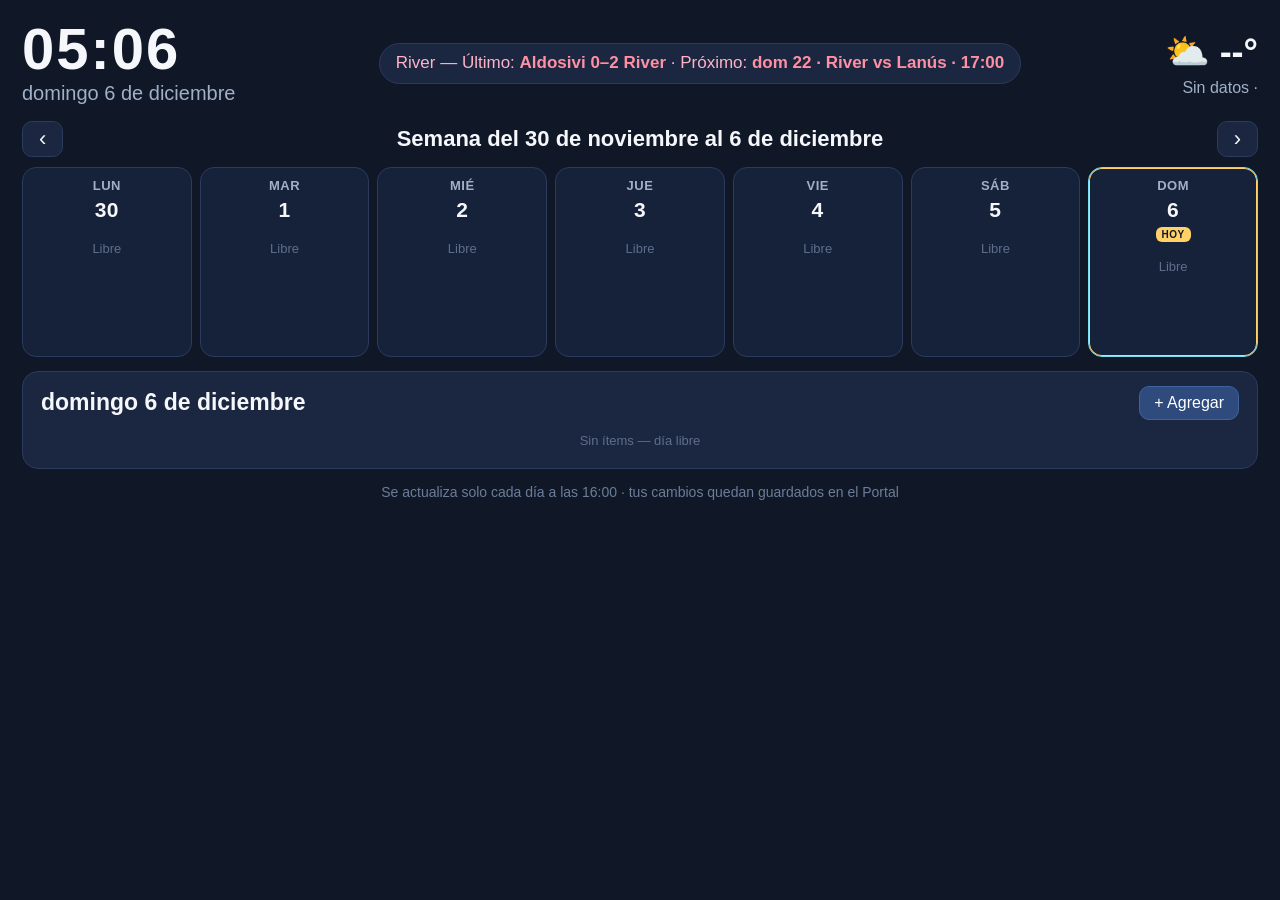
==== tablon/index.html @ 744ee0e8 "Tablón: actualización 20 Nov 15:59" ====
<!DOCTYPE html>
<html lang="es">
<head>
<meta charset="utf-8">
<meta name="viewport" content="width=device-width, initial-scale=1">
<title>Semana</title>
<style>
  * { box-sizing: border-box; margin: 0; padding: 0; }
  html, body { height: 100%; }
  body {
    background: #101828; color: #f5f7fa;
    font-family: -apple-system, "Segoe UI", Roboto, Helvetica, Arial, sans-serif;
    padding: 20px 22px; line-height: 1.35;
    display: flex; flex-direction: column; min-height: 100vh;
  }
  .hd { display: flex; justify-content: space-between; align-items: center; gap: 14px; flex-wrap: wrap; margin-bottom: 12px; }
  .reloj { font-size: 58px; font-weight: 800; letter-spacing: 2px; line-height: 1; }
  .fecha { font-size: 20px; color: #9fb0c7; margin-top: 2px; }
  .riverpill { background: #1b2740; border: 1px solid #2b3b5e; border-radius: 999px; padding: 8px 16px; font-size: 17px; color: #ffb3c6; }
  .riverpill b { color: #ff8fa3; }
  .wx { text-align: right; }
  .wx .t { font-size: 36px; font-weight: 800; }
  .wx .d { font-size: 16px; color: #9fb0c7; }
  .wkbar { display: flex; justify-content: space-between; align-items: center; margin: 2px 0 10px; }
  .wkbar .lbl { font-size: 22px; font-weight: 700; }
  .nav { background: #1b2740; color: #f5f7fa; border: 1px solid #2b3b5e; border-radius: 10px; font-size: 22px; padding: 4px 16px; cursor: pointer; }
  .grid { display: grid; grid-template-columns: repeat(7, 1fr); gap: 8px; }
  .col { background: #16213a; border: 1px solid #2b3b5e; border-radius: 14px; padding: 9px 8px; min-height: 190px; cursor: pointer; }
  .col.today { border-color: #ffd166; box-shadow: 0 0 0 1px #ffd166 inset; }
  .col.sel { border-color: #7bdff2; }
  .col h3 { font-size: 13px; color: #9fb0c7; text-align: center; letter-spacing: .5px; }
  .col h3 b { display: block; font-size: 21px; color: #f5f7fa; margin-top: 1px; }
  .hoy { display: inline-block; background: #ffd166; color: #101828; font-size: 10px; font-weight: 800; border-radius: 6px; padding: 1px 6px; margin-top: 3px; }
  .it { display: flex; gap: 6px; align-items: flex-start; border-radius: 10px; padding: 6px 7px; margin-top: 7px; border: 1px solid; font-size: 14px; }
  .it svg { flex: 0 0 auto; margin-top: 1px; }
  .it.emilia { background: rgba(255,143,171,.16); border-color: #ff8fab; }
  .it.luca { background: rgba(123,223,242,.12); border-color: #3f7f96; }
  .it.familia { background: rgba(150,230,160,.10); border-color: #4a7d55; }
  .it.emilia .cap { font-size: 16px; font-weight: 700; }
  .box { flex: 0 0 auto; width: 17px; height: 17px; border: 2px solid #9fb0c7; border-radius: 5px; display: inline-flex; align-items: center; justify-content: center; margin-top: 1px; background: transparent; cursor: pointer; }
  .box.on { background: #57cc6e; border-color: #57cc6e; color: #fff; }
  .done { opacity: .5; }
  .done .txt { text-decoration: line-through; }
  .libre { color: #5c6f8c; font-size: 13px; text-align: center; margin-top: 16px; }
  .dd { margin-top: 14px; background: #1b2740; border: 1px solid #2b3b5e; border-radius: 16px; padding: 14px 18px; }
  .dd h2 { font-size: 23px; display: flex; justify-content: space-between; align-items: center; }
  .add { background: #2f4a7d; color: #fff; border: 1px solid #3f639f; border-radius: 10px; padding: 7px 14px; font-size: 16px; cursor: pointer; }
  .row { display: flex; align-items: center; gap: 12px; padding: 11px 2px; border-top: 1px solid #2b3b5e; }
  .row .box { width: 27px; height: 27px; border-radius: 7px; }
  .row .txt { font-size: 20px; flex: 1; }
  .row .sub { display: block; font-size: 14px; color: #9fb0c7; }
  .mv { background: transparent; color: #7bdff2; border: 1px solid #3f7f96; border-radius: 9px; padding: 6px 11px; font-size: 14px; cursor: pointer; white-space: nowrap; }
  .del { background: transparent; color: #ff8fa3; border: 1px solid #7d4453; border-radius: 9px; padding: 6px 10px; font-size: 14px; cursor: pointer; }
  .pick { display: flex; gap: 7px; flex-wrap: wrap; padding: 2px 2px 12px 51px; }
  .chip { background: #2f4a7d; color: #fff; border: 1px solid #3f639f; border-radius: 999px; padding: 6px 13px; font-size: 15px; cursor: pointer; }
  .who { font-size: 11px; font-weight: 700; letter-spacing: .4px; padding: 3px 8px; border-radius: 6px; white-space: nowrap; }
  .who.emilia { background: #ff8fab; color: #3a1020; }
  .who.luca { background: #7bdff2; color: #0d2b36; }
  .who.familia { background: #96e6a0; color: #12351a; }
  .form { border-top: 1px solid #2b3b5e; padding-top: 12px; margin-top: 4px; }
  .form input[type=text] { width: 100%; background: #101828; color: #f5f7fa; border: 1px solid #2b3b5e; border-radius: 10px; font-size: 19px; padding: 10px 12px; }
  .frow { display: flex; gap: 7px; flex-wrap: wrap; margin-top: 10px; align-items: center; }
  .frow .lbl2 { font-size: 14px; color: #9fb0c7; margin-right: 2px; }
  .wchip { border: 1px solid #2b3b5e; background: #16213a; color: #f5f7fa; border-radius: 999px; padding: 6px 13px; font-size: 15px; cursor: pointer; }
  .wchip.on-emilia { background: #ff8fab; color: #3a1020; border-color: #ff8fab; }
  .wchip.on-luca { background: #7bdff2; color: #0d2b36; border-color: #7bdff2; }
  .wchip.on-familia { background: #96e6a0; color: #12351a; border-color: #96e6a0; }
  .ichip { border: 1px solid #2b3b5e; background: #16213a; color: #f5f7fa; border-radius: 10px; padding: 6px 8px; cursor: pointer; }
  .ichip.on { border-color: #ffd166; background: #2b3b5e; }
  svg.ic { stroke: currentColor; fill: none; stroke-width: 2; stroke-linecap: round; stroke-linejoin: round; }
  footer { text-align: center; color: #6b7d99; font-size: 14px; margin-top: 14px; }
</style>
</head>
<body>
  <div class="hd">
    <div>
      <div class="reloj" id="reloj">--:--</div>
      <div class="fecha" id="fecha"></div>
    </div>
    <div class="riverpill" id="river"></div>
    <div class="wx">
      <div class="t"><span id="w-icon">⛅</span> <span id="w-temp">--°</span></div>
      <div class="d"><span id="w-desc">Cargando…</span> · <span id="w-range"></span></div>
    </div>
  </div>

  <div class="wkbar">
    <button class="nav" id="prev">‹</button>
    <div class="lbl" id="wklabel"></div>
    <button class="nav" id="next">›</button>
  </div>

  <div class="grid" id="grid"></div>
  <div class="dd" id="dd"></div>

  <footer>Se actualiza solo cada día a las 16:00 · tus cambios quedan guardados en el Portal</footer>

<script>
var GENERATED = "2026-11-20T15:59:01";
var DATA = {"items": [{"d": "2026-11-20", "w": "luca", "i": "people", "t": "Learning Conferences (9:00–13:00)"}, {"d": "2026-11-20", "w": "luca", "i": "note", "t": "PD Day — no hay clases"}, {"d": "2026-11-20", "w": "emilia", "i": "people", "s": "¡Charla!", "t": "Learning Conferences", "u": "Reservar cita con Mrs. Hastings"}, {"d": "2026-11-20", "w": "emilia", "i": "note", "s": "¡En casa!", "t": "P.A. Day · no hay clases"}, {"d": "2026-11-21", "w": "luca", "i": "leaf", "t": "Servant Team: evento de rastrillado"}, {"d": "2026-11-22", "w": "familia", "i": "ball", "t": "17:00 · River vs Lanús", "u": "Octavos, Torneo Clausura · Monumental"}, {"d": "2026-11-23", "w": "luca", "i": "people", "t": "Activity Chapel"}, {"d": "2026-11-23", "w": "luca", "i": "book", "t": "Power Generation Poster · entrega"}, {"d": "2026-11-23", "w": "luca", "i": "book", "t": "Firmar y devolver Unit 14 Test y Unit 1 MV1"}, {"d": "2026-11-23", "w": "luca", "i": "ball", "t": "07:25 · Práctica de vóley"}, {"d": "2026-11-23", "w": "luca", "i": "music", "t": "17:00 · Guitarra"}, {"d": "2026-11-23", "w": "familia", "i": "ball", "t": "18:00 · Práctica Rosso Nero"}, {"d": "2026-11-23", "w": "emilia", "i": "people", "s": "¡Regalo!", "t": "Toy Drive · llevar un juguete nuevo", "u": "Hasta el 4-dic · de 0 a 12 años"}, {"d": "2026-11-24", "w": "luca", "i": "music", "t": "Llevar el instrumento a clase"}, {"d": "2026-11-24", "w": "luca", "i": "people", "t": "16:00 · Chess Club", "u": "Salón de Mr. Sam"}, {"d": "2026-11-24", "w": "luca", "i": "ball", "t": "18:00 · Práctica Stella Rossa"}, {"d": "2026-11-24", "w": "emilia", "i": "rings", "s": "¡Gimnasia!", "t": "18:00 · Gimnasia (Glen Abbey)"}, {"d": "2026-11-24", "w": "luca", "i": "book", "t": "Unit 1 Study Guide (días 1-4) · entrega"}, {"d": "2026-11-24", "w": "familia", "i": "people", "t": "Torneo de vóley U-14 · se necesitan anotadores", "u": "24 y 25-nov · 10:00–15:30 · avisar a Mr. Fledderus"}, {"d": "2026-11-25", "w": "luca", "i": "book", "t": "Unit 2 Test de Matemática", "u": "Enteros, MCD y MCM, exponentes, decimales"}, {"d": "2026-11-26", "w": "luca", "i": "music", "t": "Llevar el instrumento a clase"}, {"d": "2026-11-26", "w": "luca", "i": "ball", "t": "07:25 · Práctica de vóley"}, {"d": "2026-11-27", "w": "luca", "i": "book", "t": "Biblioteca"}], "river": {"last": "Aldosivi 0–2 River", "next": "dom 22 · River vs Lanús · 17:00"}};

var ICONS = {
  leaf: '<path d="M5 19C5 9 13 4 20 4c0 7-5 15-15 15Zm0 0c3-6 7-10 11-12"/>',
  camera: '<rect x="3" y="7" width="18" height="13" rx="2"/><circle cx="12" cy="13" r="3.5"/><path d="M8 7l1.5-2.5h5L16 7"/>',
  barn: '<path d="M3 21V11l9-7 9 7v10"/><path d="M10 21v-6h4v6"/>',
  music: '<path d="M9 18V5l12-2v13"/><circle cx="6" cy="18" r="3"/><circle cx="18" cy="16" r="3"/>',
  book: '<path d="M4 19.5A2.5 2.5 0 0 1 6.5 17H20V2H6.5A2.5 2.5 0 0 0 4 4.5v15z"/><path d="M4 19.5A2.5 2.5 0 0 0 6.5 22H20v-5"/>',
  ball: '<circle cx="12" cy="12" r="9"/><path d="M12 7l3 2.2-1.1 3.6h-3.8L9 9.2zM12 3v4M20.5 9.5 15 9.2M18 19.5l-4.2-6.7M6 19.5l4.2-6.7M3.5 9.5 9 9.2"/>',
  people: '<circle cx="12" cy="8" r="4"/><path d="M4 21c1-4 4-6 8-6s7 2 8 6"/>',
  rings: '<path d="M7 2v7M17 2v7"/><circle cx="7" cy="13" r="3.5"/><circle cx="17" cy="13" r="3.5"/>',
  image: '<rect x="3" y="3" width="18" height="18" rx="2"/><circle cx="9" cy="9" r="2"/><path d="M21 15l-5-5L5 21"/>',
  shirt: '<path d="M4 5l5-2.5C9.7 3.6 10.8 4 12 4s2.3-.4 3-1.5L20 5l-2 4.5L16 8v12H8V8L6 9.5z"/>',
  note: '<path d="M5 4h14M5 9h14M5 14h9"/>',
  bus: '<rect x="4" y="3" width="16" height="14" rx="2"/><path d="M4 10h16"/><path d="M8 21l1-4M16 21l-1-4"/><circle cx="8.5" cy="13.5" r=".5"/><circle cx="15.5" cy="13.5" r=".5"/>',
  check: '<path d="M4 12.5l5 5L20 6.5"/>'
};
function ic(n, s) { return '<svg class="ic" width="' + s + '" height="' + s + '" viewBox="0 0 24 24">' + (ICONS[n] || ICONS.note) + '</svg>'; }

var DOW = ['domingo','lunes','martes','miércoles','jueves','viernes','sábado'];
var DOWS = ['DOM','LUN','MAR','MIÉ','JUE','VIE','SÁB'];
var MON = ['enero','febrero','marzo','abril','mayo','junio','julio','agosto','septiembre','octubre','noviembre','diciembre'];
var WHO_LBL = { emilia: 'EMILIA', luca: 'LUCA', familia: 'FAMILIA' };
var WHO_CLR = { emilia: '#ffb3c6', luca: '#7bdff2', familia: '#96e6a0' };

function pad(n) { return String(n).padStart(2, '0'); }
function isoOf(dt) { return dt.getFullYear() + '-' + pad(dt.getMonth() + 1) + '-' + pad(dt.getDate()); }
function parseISO(s) { var p = s.split('-'); return new Date(+p[0], +p[1] - 1, +p[2]); }
function mondayOf(dt) { var x = new Date(dt.getFullYear(), dt.getMonth(), dt.getDate()); var dow = (x.getDay() + 6) % 7; x.setDate(x.getDate() - dow); return x; }
function slug(s) { return s.toLowerCase().normalize('NFD').replace(/[̀-ͯ]/g, '').replace(/[^a-z0-9]+/g, '-').replace(/^-+|-+$/g, '').slice(0, 48); }

/* ---------- estado del usuario (persiste en el Portal) ---------- */
var LS = 'semana-v1';
var store = { done: {}, moves: {}, added: [], sel: null };
try {
  var raw = localStorage.getItem(LS);
  if (raw) { var p = JSON.parse(raw); if (p && typeof p === 'object') { store.done = p.done || {}; store.moves = p.moves || {}; store.added = p.added || []; store.sel = p.sel || null; } }
} catch (e) {}
function persist() { try { localStorage.setItem(LS, JSON.stringify(store)); } catch (e) {} }

/* ---------- ítems efectivos (base + cambios) ---------- */
(function assignIds() {
  var seen = {};
  DATA.items.forEach(function (it) {
    var base = it.w + '|' + it.d + '|' + slug(it.t);
    seen[base] = (seen[base] || 0) + 1;
    it.id = seen[base] > 1 ? base + '#' + seen[base] : base;
  });
})();
function effItems() {
  var out = [];
  DATA.items.forEach(function (it) {
    var d = store.moves[it.id] || it.d;
    out.push({ id: it.id, d: d, w: it.w, i: it.i, s: it.s || '', t: it.t, u: it.u || '', own: false });
  });
  store.added.forEach(function (a) { out.push({ id: a.id, d: a.d, w: a.w, i: a.i, s: a.s || '', t: a.t, u: '', own: true }); });
  return out;
}
function sortKey(it) {
  var m = /^(\d{1,2}):(\d{2})/.exec(it.t);
  return m ? (+m[1]) * 60 + (+m[2]) : -1;
}
function byDay(items) {
  var map = {};
  items.forEach(function (it) { (map[it.d] = map[it.d] || []).push(it); });
  Object.keys(map).forEach(function (k) { map[k].sort(function (a, b) { return sortKey(a) - sortKey(b); }); });
  return map;
}

/* ---------- vista ---------- */
var weekOffset = 0;
var pickId = null;
var formOpen = false, formWho = 'familia', formIcon = 'note';

function dispMonday() { var m = mondayOf(new Date()); m.setDate(m.getDate() + weekOffset * 7); return m; }
function weekDays(mon) { var out = []; for (var i = 0; i < 7; i++) { var d = new Date(mon); d.setDate(mon.getDate() + i); out.push(d); } return out; }
function selDay() { return store.sel || isoOf(new Date()); }

function boxHTML(id, sz) {
  var on = !!store.done[id];
  return '<span class="box' + (on ? ' on' : '') + '"' + (sz ? ' style="width:' + sz + 'px;height:' + sz + 'px"' : '') + '>' + (on ? ic('check', sz ? 16 : 11) : '') + '</span>';
}

function render() {
  var items = effItems();
  var map = byDay(items);
  var mon = dispMonday();
  var days = weekDays(mon);
  var todayISO = isoOf(new Date());
  var sel = selDay();

  var sun = days[6];
  document.getElementById('wklabel').textContent = (mon.getMonth() === sun.getMonth())
    ? 'Semana del ' + mon.getDate() + ' al ' + sun.getDate() + ' de ' + MON[mon.getMonth()]
    : 'Semana del ' + mon.getDate() + ' de ' + MON[mon.getMonth()] + ' al ' + sun.getDate() + ' de ' + MON[sun.getMonth()];

  var g = '';
  days.forEach(function (dt) {
    var iso = isoOf(dt);
    g += '<div class="col' + (iso === todayISO ? ' today' : '') + (iso === sel ? ' sel' : '') + '" data-day="' + iso + '"><h3>' + DOWS[dt.getDay()] + '<b>' + dt.getDate() + '</b>' + (iso === todayISO ? '<span class="hoy">HOY</span>' : '') + '</h3>';
    var list = map[iso] || [];
    if (!list.length) g += '<div class="libre">Libre</div>';
    list.forEach(function (it) {
      var on = !!store.done[it.id];
      if (it.w === 'emilia') {
        g += '<div class="it emilia' + (on ? ' done' : '') + '"><span data-act="toggle" data-id="' + it.id + '">' + boxHTML(it.id) + '</span><span style="color:#ffb3c6">' + ic(it.i, 27) + '</span><span class="txt cap">' + (it.s || it.t) + '</span></div>';
      } else {
        g += '<div class="it ' + it.w + (on ? ' done' : '') + '"><span data-act="toggle" data-id="' + it.id + '">' + boxHTML(it.id) + '</span><span style="color:' + WHO_CLR[it.w] + '">' + ic(it.i, 15) + '</span><span class="txt">' + it.t + '</span></div>';
      }
    });
    g += '</div>';
  });
  document.getElementById('grid').innerHTML = g;

  /* drill-down del día elegido */
  var sdt = parseISO(sel);
  var h = '<h2>' + DOW[sdt.getDay()] + ' ' + sdt.getDate() + ' de ' + MON[sdt.getMonth()] + '<button class="add" data-act="add">+ Agregar</button></h2>';
  var list = map[sel] || [];
  if (!list.length) h += '<div class="libre" style="margin:12px 0 4px">Sin ítems — día libre</div>';
  list.forEach(function (it) {
    var on = !!store.done[it.id];
    h += '<div class="row' + (on ? ' done' : '') + '"><span data-act="toggle" data-id="' + it.id + '" style="cursor:pointer">' + boxHTML(it.id, 27) + '</span>';
    if (it.w === 'emilia') h += '<span style="color:#ffb3c6">' + ic(it.i, 42) + '</span>';
    else h += '<span style="color:' + WHO_CLR[it.w] + '">' + ic(it.i, 26) + '</span>';
    h += '<span class="txt">' + it.t + (it.u ? '<span class="sub">' + it.u + '</span>' : '') + '</span><span class="who ' + it.w + '">' + WHO_LBL[it.w] + '</span>';
    h += '<button class="mv" data-act="pick" data-id="' + it.id + '">Mover</button>';
    if (it.own) h += '<button class="del" data-act="del" data-id="' + it.id + '">✕</button>';
    h += '</div>';
    if (pickId === it.id) {
      var mon2 = mondayOf(sdt);
      h += '<div class="pick">';
      weekDays(mon2).forEach(function (dt2) {
        var iso2 = isoOf(dt2);
        if (iso2 !== sel) h += '<span class="chip" data-act="move" data-id="' + it.id + '" data-to="' + iso2 + '">' + DOWS[dt2.getDay()] + ' ' + dt2.getDate() + '</span>';
      });
      h += '</div>';
    }
  });
  if (formOpen) {
    h += '<div class="form"><input type="text" id="f-text" placeholder="¿Qué hay que recordar?">';
    h += '<div class="frow"><span class="lbl2">Para:</span>';
    ['emilia', 'luca', 'familia'].forEach(function (w) {
      h += '<span class="wchip' + (formWho === w ? ' on-' + w : '') + '" data-act="fwho" data-w="' + w + '">' + WHO_LBL[w] + '</span>';
    });
    h += '</div><div class="frow"><span class="lbl2">Dibujo:</span>';
    Object.keys(ICONS).forEach(function (k) {
      if (k === 'check') return;
      h += '<span class="ichip' + (formIcon === k ? ' on' : '') + '" data-act="ficon" data-i="' + k + '">' + ic(k, 20) + '</span>';
    });
    h += '</div><div class="frow"><button class="add" data-act="save">Guardar</button><button class="mv" data-act="cancel">Cancelar</button></div></div>';
  }
  document.getElementById('dd').innerHTML = h;
}

/* ---------- acciones ---------- */
document.addEventListener('click', function (ev) {
  var el = ev.target;
  while (el && !el.getAttribute('data-act') && !el.getAttribute('data-day')) el = el.parentElement;
  if (!el) return;
  var act = el.getAttribute('data-act');
  var day = el.getAttribute('data-day');
  if (day && !act) { store.sel = day; pickId = null; persist(); render(); return; }
  if (!act) return;
  var id = el.getAttribute('data-id');
  if (act === 'toggle') {
    if (store.done[id]) delete store.done[id]; else store.done[id] = true;
    persist(); render();
  } else if (act === 'pick') {
    pickId = (pickId === id ? null : id); render();
  } else if (act === 'move') {
    var to = el.getAttribute('data-to');
    var found = false;
    for (var i = 0; i < store.added.length; i++) if (store.added[i].id === id) { store.added[i].d = to; found = true; }
    if (!found) store.moves[id] = to;
    store.sel = to; pickId = null; persist(); render();
  } else if (act === 'del') {
    store.added = store.added.filter(function (a) { return a.id !== id; });
    delete store.done[id]; persist(); render();
  } else if (act === 'add') {
    formOpen = true; render();
    var inp = document.getElementById('f-text'); if (inp) inp.focus();
  } else if (act === 'cancel') {
    formOpen = false; render();
  } else if (act === 'fwho') {
    formWho = el.getAttribute('data-w'); render();
    var inp2 = document.getElementById('f-text'); if (inp2) inp2.focus();
  } else if (act === 'ficon') {
    formIcon = el.getAttribute('data-i'); render();
  } else if (act === 'save') {
    var inp3 = document.getElementById('f-text');
    var txt = inp3 ? inp3.value.trim() : '';
    if (txt) {
      store.added.push({ id: 'u' + Date.now(), d: selDay(), w: formWho, i: formIcon, s: '', t: txt });
      persist();
    }
    formOpen = false; render();
  }
});
document.getElementById('prev').addEventListener('click', function () { weekOffset--; render(); });
document.getElementById('next').addEventListener('click', function () { weekOffset++; render(); });

/* ---------- encabezado: fecha, River, reloj, clima ---------- */
(function head() {
  var now = new Date();
  document.getElementById('fecha').textContent = DOW[now.getDay()] + ' ' + now.getDate() + ' de ' + MON[now.getMonth()];
  if (DATA.river) document.getElementById('river').innerHTML = 'River — Último: <b>' + DATA.river.last + '</b> · Próximo: <b>' + DATA.river.next + '</b>';
})();
function tick() { try { var d = new Date(); document.getElementById('reloj').textContent = pad(d.getHours()) + ':' + pad(d.getMinutes()); } catch (e) {} }
tick(); setInterval(tick, 15000);
function clima() {
  fetch('https://api.open-meteo.com/v1/forecast?latitude=43.45&longitude=-79.68&current=temperature_2m,weather_code&daily=temperature_2m_max,temperature_2m_min&timezone=America%2FToronto&forecast_days=1')
    .then(function (r) { return r.json(); })
    .then(function (d) {
      var map = { 0: ['☀️', 'Despejado'], 1: ['🌤️', 'Mayormente despejado'], 2: ['⛅', 'Parcialmente nublado'], 3: ['☁️', 'Nublado'], 45: ['🌫️', 'Niebla'], 48: ['🌫️', 'Niebla'], 51: ['🌦️', 'Llovizna'], 53: ['🌦️', 'Llovizna'], 55: ['🌦️', 'Llovizna'], 61: ['🌧️', 'Lluvia'], 63: ['🌧️', 'Lluvia'], 65: ['🌧️', 'Lluvia fuerte'], 71: ['🌨️', 'Nieve'], 73: ['🌨️', 'Nieve'], 75: ['❄️', 'Nieve fuerte'], 80: ['🌦️', 'Chaparrones'], 81: ['🌦️', 'Chaparrones'], 82: ['🌧️', 'Chaparrones fuertes'], 95: ['⛈️', 'Tormenta'] };
      var m = map[d.current.weather_code] || ['🌡️', ''];
      document.getElementById('w-icon').textContent = m[0];
      document.getElementById('w-temp').textContent = Math.round(d.current.temperature_2m) + '°C';
      document.getElementById('w-desc').textContent = m[1];
      document.getElementById('w-range').textContent = 'Máx ' + Math.round(d.daily.temperature_2m_max[0]) + '° · Mín ' + Math.round(d.daily.temperature_2m_min[0]) + '°';
    })
    .catch(function () { document.getElementById('w-desc').textContent = 'Sin datos'; });
}
clima(); setInterval(clima, 600000);

/* ---------- auto-actualización cuando el cron publica datos nuevos ---------- */
setInterval(function () {
  fetch(location.href, { cache: 'no-store' }).then(function (r) { return r.text(); }).then(function (tx) {
    var m = tx.match(/var GENERATED = "([^"]+)"/);
    if (m && m[1] !== GENERATED) location.reload();
  }).catch(function () {});
}, 600000);

if (!store.sel) { store.sel = isoOf(new Date()); persist(); }
render();
</script>
</body>
</html>
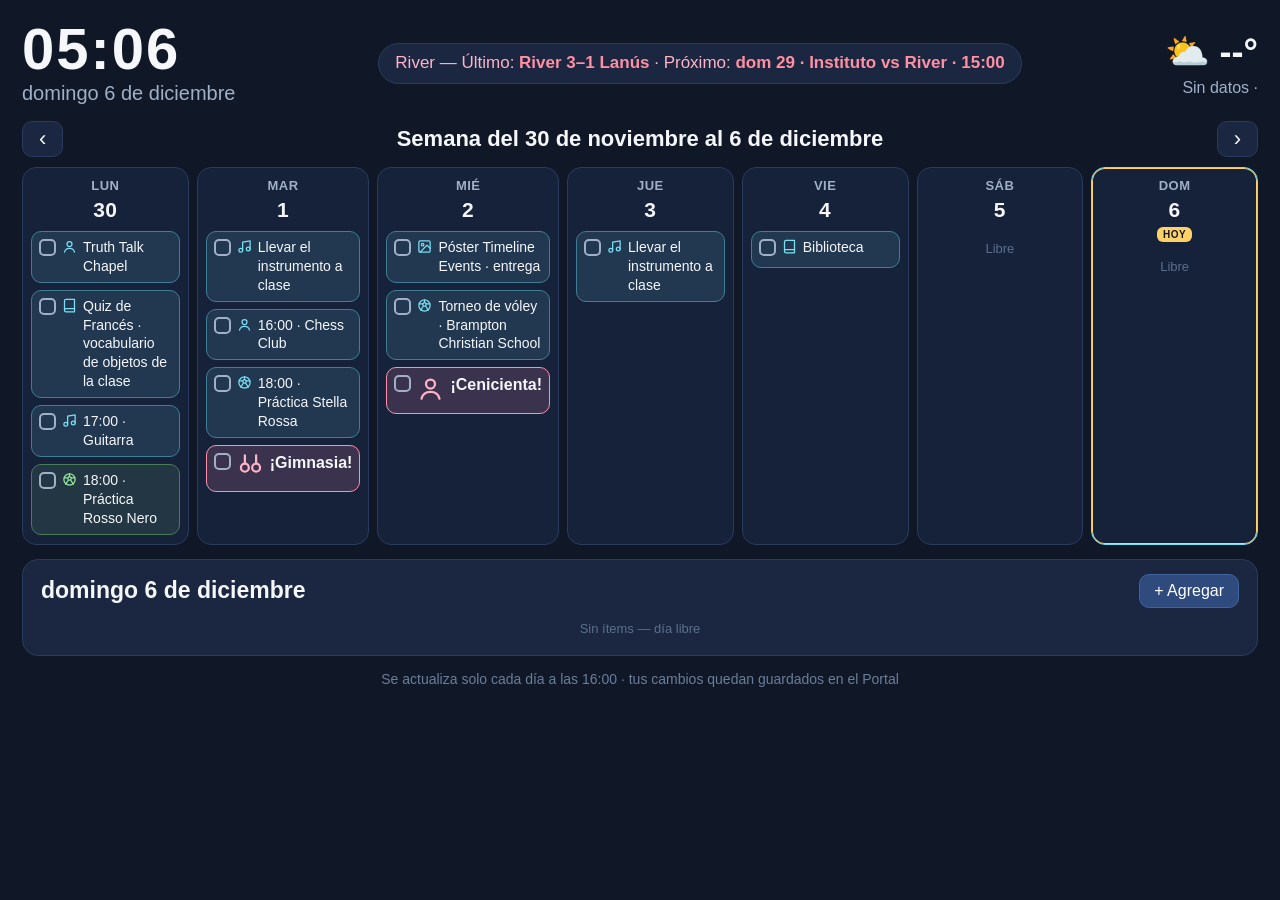
==== commit e70452a2: "Tablón: actualización 23 Nov 15:59" ====
--- a/tablon/index.html
+++ b/tablon/index.html
@@ -96,8 +96,8 @@
   <footer>Se actualiza solo cada día a las 16:00 · tus cambios quedan guardados en el Portal</footer>
 
 <script>
-var GENERATED = "2026-11-20T15:59:01";
-var DATA = {"items": [{"d": "2026-11-20", "w": "luca", "i": "people", "t": "Learning Conferences (9:00–13:00)"}, {"d": "2026-11-20", "w": "luca", "i": "note", "t": "PD Day — no hay clases"}, {"d": "2026-11-20", "w": "emilia", "i": "people", "s": "¡Charla!", "t": "Learning Conferences", "u": "Reservar cita con Mrs. Hastings"}, {"d": "2026-11-20", "w": "emilia", "i": "note", "s": "¡En casa!", "t": "P.A. Day · no hay clases"}, {"d": "2026-11-21", "w": "luca", "i": "leaf", "t": "Servant Team: evento de rastrillado"}, {"d": "2026-11-22", "w": "familia", "i": "ball", "t": "17:00 · River vs Lanús", "u": "Octavos, Torneo Clausura · Monumental"}, {"d": "2026-11-23", "w": "luca", "i": "people", "t": "Activity Chapel"}, {"d": "2026-11-23", "w": "luca", "i": "book", "t": "Power Generation Poster · entrega"}, {"d": "2026-11-23", "w": "luca", "i": "book", "t": "Firmar y devolver Unit 14 Test y Unit 1 MV1"}, {"d": "2026-11-23", "w": "luca", "i": "ball", "t": "07:25 · Práctica de vóley"}, {"d": "2026-11-23", "w": "luca", "i": "music", "t": "17:00 · Guitarra"}, {"d": "2026-11-23", "w": "familia", "i": "ball", "t": "18:00 · Práctica Rosso Nero"}, {"d": "2026-11-23", "w": "emilia", "i": "people", "s": "¡Regalo!", "t": "Toy Drive · llevar un juguete nuevo", "u": "Hasta el 4-dic · de 0 a 12 años"}, {"d": "2026-11-24", "w": "luca", "i": "music", "t": "Llevar el instrumento a clase"}, {"d": "2026-11-24", "w": "luca", "i": "people", "t": "16:00 · Chess Club", "u": "Salón de Mr. Sam"}, {"d": "2026-11-24", "w": "luca", "i": "ball", "t": "18:00 · Práctica Stella Rossa"}, {"d": "2026-11-24", "w": "emilia", "i": "rings", "s": "¡Gimnasia!", "t": "18:00 · Gimnasia (Glen Abbey)"}, {"d": "2026-11-24", "w": "luca", "i": "book", "t": "Unit 1 Study Guide (días 1-4) · entrega"}, {"d": "2026-11-24", "w": "familia", "i": "people", "t": "Torneo de vóley U-14 · se necesitan anotadores", "u": "24 y 25-nov · 10:00–15:30 · avisar a Mr. Fledderus"}, {"d": "2026-11-25", "w": "luca", "i": "book", "t": "Unit 2 Test de Matemática", "u": "Enteros, MCD y MCM, exponentes, decimales"}, {"d": "2026-11-26", "w": "luca", "i": "music", "t": "Llevar el instrumento a clase"}, {"d": "2026-11-26", "w": "luca", "i": "ball", "t": "07:25 · Práctica de vóley"}, {"d": "2026-11-27", "w": "luca", "i": "book", "t": "Biblioteca"}], "river": {"last": "Aldosivi 0–2 River", "next": "dom 22 · River vs Lanús · 17:00"}};
+var GENERATED = "2026-11-23T15:59:01";
+var DATA = {"items":[{"d":"2026-11-23","w":"luca","i":"people","t":"Activity Chapel"},{"d":"2026-11-23","w":"luca","i":"book","t":"Power Generation Poster · entrega"},{"d":"2026-11-23","w":"luca","i":"book","t":"Firmar y devolver Unit 14 Test y Unit 1 MV1"},{"d":"2026-11-23","w":"luca","i":"ball","t":"07:25 · Práctica de vóley"},{"d":"2026-11-23","w":"familia","i":"bus","t":"13:59 · Vuelo a Toronto (AA 4556)","u":"LaGuardia"},{"d":"2026-11-23","w":"luca","i":"music","t":"17:00 · Guitarra"},{"d":"2026-11-23","w":"familia","i":"ball","t":"18:00 · Práctica Rosso Nero"},{"d":"2026-11-23","w":"emilia","i":"people","s":"¡Regalo!","t":"Toy Drive · llevar un juguete nuevo","u":"Hasta el 4-dic · de 0 a 12 años"},{"d":"2026-11-24","w":"luca","i":"music","t":"Llevar el instrumento a clase"},{"d":"2026-11-24","w":"luca","i":"people","t":"16:00 · Chess Club","u":"Salón de Mr. Sam"},{"d":"2026-11-24","w":"luca","i":"ball","t":"18:00 · Práctica Stella Rossa"},{"d":"2026-11-24","w":"emilia","i":"rings","s":"¡Gimnasia!","t":"18:00 · Gimnasia (Glen Abbey)"},{"d":"2026-11-24","w":"luca","i":"book","t":"Unit 1 Study Guide (días 1-4) · entrega"},{"d":"2026-11-24","w":"familia","i":"people","t":"Torneo de vóley U-14 · se necesitan anotadores","u":"24 y 25-nov · 10:00–15:30 · avisar a Mr. Fledderus"},{"d":"2026-11-25","w":"luca","i":"book","t":"Unit 2 Test de Matemática","u":"Enteros, MCD y MCM, exponentes, decimales"},{"d":"2026-11-25","w":"luca","i":"book","t":"Examen de Ciencias","u":"Power Generation"},{"d":"2026-11-26","w":"luca","i":"music","t":"Llevar el instrumento a clase"},{"d":"2026-11-26","w":"luca","i":"ball","t":"07:25 · Práctica de vóley"},{"d":"2026-11-27","w":"luca","i":"book","t":"Biblioteca"},{"d":"2026-11-29","w":"familia","i":"ball","t":"15:00 · Instituto vs River","u":"Cuartos, Torneo Clausura · Córdoba"},{"d":"2026-11-30","w":"luca","i":"people","t":"Truth Talk Chapel"},{"d":"2026-11-30","w":"luca","i":"book","t":"Quiz de Francés · vocabulario de objetos de la clase"},{"d":"2026-11-30","w":"luca","i":"music","t":"17:00 · Guitarra"},{"d":"2026-11-30","w":"familia","i":"ball","t":"18:00 · Práctica Rosso Nero"},{"d":"2026-12-01","w":"luca","i":"music","t":"Llevar el instrumento a clase"},{"d":"2026-12-01","w":"luca","i":"people","t":"16:00 · Chess Club","u":"Salón de Mr. Sam"},{"d":"2026-12-01","w":"luca","i":"ball","t":"18:00 · Práctica Stella Rossa"},{"d":"2026-12-01","w":"emilia","i":"rings","s":"¡Gimnasia!","t":"18:00 · Gimnasia (Glen Abbey)"},{"d":"2026-12-02","w":"luca","i":"image","t":"Póster Timeline Events · entrega"},{"d":"2026-12-02","w":"luca","i":"ball","t":"Torneo de vóley · Brampton Christian School"},{"d":"2026-12-02","w":"emilia","i":"people","s":"¡Cenicienta!","t":"19:00 · Cenicienta en Hamilton"},{"d":"2026-12-03","w":"luca","i":"music","t":"Llevar el instrumento a clase"},{"d":"2026-12-04","w":"luca","i":"book","t":"Biblioteca"}],"river":{"last":"River 3–1 Lanús","next":"dom 29 · Instituto vs River · 15:00"}};
 
 var ICONS = {
   leaf: '<path d="M5 19C5 9 13 4 20 4c0 7-5 15-15 15Zm0 0c3-6 7-10 11-12"/>',
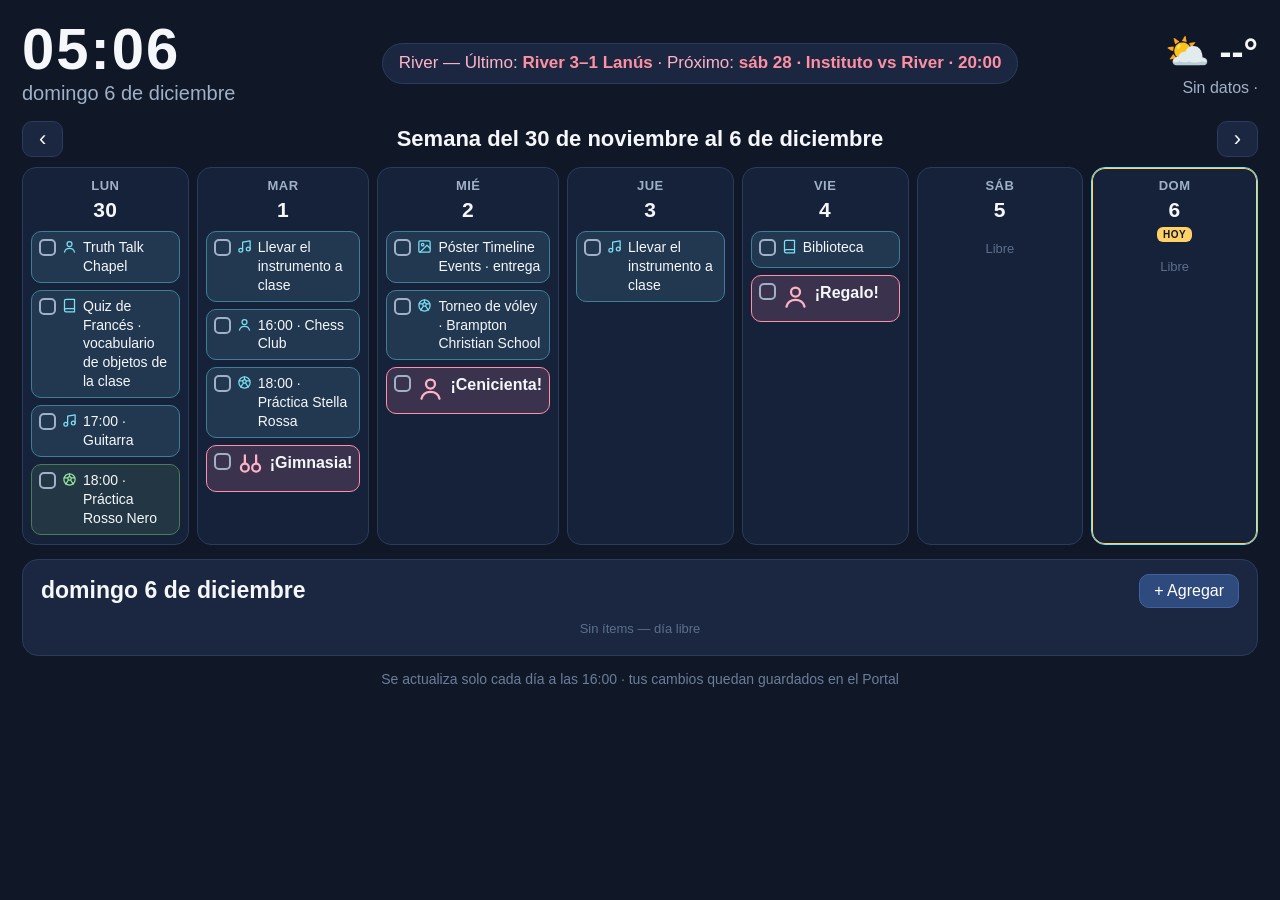
==== commit a2e3cac9: "Tablón: actualización 24 Nov 16:01" ====
--- a/tablon/index.html
+++ b/tablon/index.html
@@ -96,8 +96,8 @@
   <footer>Se actualiza solo cada día a las 16:00 · tus cambios quedan guardados en el Portal</footer>
 
 <script>
-var GENERATED = "2026-11-23T15:59:01";
-var DATA = {"items":[{"d":"2026-11-23","w":"luca","i":"people","t":"Activity Chapel"},{"d":"2026-11-23","w":"luca","i":"book","t":"Power Generation Poster · entrega"},{"d":"2026-11-23","w":"luca","i":"book","t":"Firmar y devolver Unit 14 Test y Unit 1 MV1"},{"d":"2026-11-23","w":"luca","i":"ball","t":"07:25 · Práctica de vóley"},{"d":"2026-11-23","w":"familia","i":"bus","t":"13:59 · Vuelo a Toronto (AA 4556)","u":"LaGuardia"},{"d":"2026-11-23","w":"luca","i":"music","t":"17:00 · Guitarra"},{"d":"2026-11-23","w":"familia","i":"ball","t":"18:00 · Práctica Rosso Nero"},{"d":"2026-11-23","w":"emilia","i":"people","s":"¡Regalo!","t":"Toy Drive · llevar un juguete nuevo","u":"Hasta el 4-dic · de 0 a 12 años"},{"d":"2026-11-24","w":"luca","i":"music","t":"Llevar el instrumento a clase"},{"d":"2026-11-24","w":"luca","i":"people","t":"16:00 · Chess Club","u":"Salón de Mr. Sam"},{"d":"2026-11-24","w":"luca","i":"ball","t":"18:00 · Práctica Stella Rossa"},{"d":"2026-11-24","w":"emilia","i":"rings","s":"¡Gimnasia!","t":"18:00 · Gimnasia (Glen Abbey)"},{"d":"2026-11-24","w":"luca","i":"book","t":"Unit 1 Study Guide (días 1-4) · entrega"},{"d":"2026-11-24","w":"familia","i":"people","t":"Torneo de vóley U-14 · se necesitan anotadores","u":"24 y 25-nov · 10:00–15:30 · avisar a Mr. Fledderus"},{"d":"2026-11-25","w":"luca","i":"book","t":"Unit 2 Test de Matemática","u":"Enteros, MCD y MCM, exponentes, decimales"},{"d":"2026-11-25","w":"luca","i":"book","t":"Examen de Ciencias","u":"Power Generation"},{"d":"2026-11-26","w":"luca","i":"music","t":"Llevar el instrumento a clase"},{"d":"2026-11-26","w":"luca","i":"ball","t":"07:25 · Práctica de vóley"},{"d":"2026-11-27","w":"luca","i":"book","t":"Biblioteca"},{"d":"2026-11-29","w":"familia","i":"ball","t":"15:00 · Instituto vs River","u":"Cuartos, Torneo Clausura · Córdoba"},{"d":"2026-11-30","w":"luca","i":"people","t":"Truth Talk Chapel"},{"d":"2026-11-30","w":"luca","i":"book","t":"Quiz de Francés · vocabulario de objetos de la clase"},{"d":"2026-11-30","w":"luca","i":"music","t":"17:00 · Guitarra"},{"d":"2026-11-30","w":"familia","i":"ball","t":"18:00 · Práctica Rosso Nero"},{"d":"2026-12-01","w":"luca","i":"music","t":"Llevar el instrumento a clase"},{"d":"2026-12-01","w":"luca","i":"people","t":"16:00 · Chess Club","u":"Salón de Mr. Sam"},{"d":"2026-12-01","w":"luca","i":"ball","t":"18:00 · Práctica Stella Rossa"},{"d":"2026-12-01","w":"emilia","i":"rings","s":"¡Gimnasia!","t":"18:00 · Gimnasia (Glen Abbey)"},{"d":"2026-12-02","w":"luca","i":"image","t":"Póster Timeline Events · entrega"},{"d":"2026-12-02","w":"luca","i":"ball","t":"Torneo de vóley · Brampton Christian School"},{"d":"2026-12-02","w":"emilia","i":"people","s":"¡Cenicienta!","t":"19:00 · Cenicienta en Hamilton"},{"d":"2026-12-03","w":"luca","i":"music","t":"Llevar el instrumento a clase"},{"d":"2026-12-04","w":"luca","i":"book","t":"Biblioteca"}],"river":{"last":"River 3–1 Lanús","next":"dom 29 · Instituto vs River · 15:00"}};
+var GENERATED = "2026-11-24T16:00:59";
+var DATA = {"items":[{"d":"2026-11-24","w":"luca","i":"music","t":"Llevar el instrumento a clase"},{"d":"2026-11-24","w":"luca","i":"people","t":"16:00 · Chess Club","u":"Salón de Mr. Sam"},{"d":"2026-11-24","w":"luca","i":"ball","t":"18:00 · Práctica Stella Rossa"},{"d":"2026-11-24","w":"emilia","i":"rings","s":"¡Gimnasia!","t":"18:00 · Gimnasia (Glen Abbey)"},{"d":"2026-11-24","w":"luca","i":"book","t":"Unit 1 Study Guide (días 1-4) · entrega"},{"d":"2026-11-25","w":"luca","i":"book","t":"Unit 2 Test de Matemática","u":"Enteros, MCD y MCM, exponentes, decimales"},{"d":"2026-11-25","w":"luca","i":"book","t":"Examen de Ciencias","u":"Power Generation"},{"d":"2026-11-26","w":"luca","i":"music","t":"Llevar el instrumento a clase"},{"d":"2026-11-26","w":"luca","i":"ball","t":"07:25 · Práctica de vóley"},{"d":"2026-11-27","w":"luca","i":"book","t":"Biblioteca"},{"d":"2026-11-28","w":"familia","i":"ball","t":"20:00 · Instituto vs River","u":"Cuartos, Torneo Clausura · Córdoba"},{"d":"2026-11-30","w":"luca","i":"people","t":"Truth Talk Chapel"},{"d":"2026-11-30","w":"luca","i":"book","t":"Quiz de Francés · vocabulario de objetos de la clase"},{"d":"2026-11-30","w":"luca","i":"music","t":"17:00 · Guitarra"},{"d":"2026-11-30","w":"familia","i":"ball","t":"18:00 · Práctica Rosso Nero"},{"d":"2026-12-01","w":"luca","i":"music","t":"Llevar el instrumento a clase"},{"d":"2026-12-01","w":"luca","i":"people","t":"16:00 · Chess Club","u":"Salón de Mr. Sam"},{"d":"2026-12-01","w":"luca","i":"ball","t":"18:00 · Práctica Stella Rossa"},{"d":"2026-12-01","w":"emilia","i":"rings","s":"¡Gimnasia!","t":"18:00 · Gimnasia (Glen Abbey)"},{"d":"2026-12-02","w":"luca","i":"image","t":"Póster Timeline Events · entrega"},{"d":"2026-12-02","w":"luca","i":"ball","t":"Torneo de vóley · Brampton Christian School"},{"d":"2026-12-02","w":"emilia","i":"people","s":"¡Cenicienta!","t":"19:00 · Cenicienta en Hamilton"},{"d":"2026-12-03","w":"luca","i":"music","t":"Llevar el instrumento a clase"},{"d":"2026-12-04","w":"luca","i":"book","t":"Biblioteca"},{"d":"2026-12-04","w":"emilia","i":"people","s":"¡Regalo!","t":"Toy Drive · llevar un juguete nuevo","u":"Hasta el 4-dic · de 0 a 12 años"}],"river":{"last":"River 3–1 Lanús","next":"sáb 28 · Instituto vs River · 20:00"}};
 
 var ICONS = {
   leaf: '<path d="M5 19C5 9 13 4 20 4c0 7-5 15-15 15Zm0 0c3-6 7-10 11-12"/>',
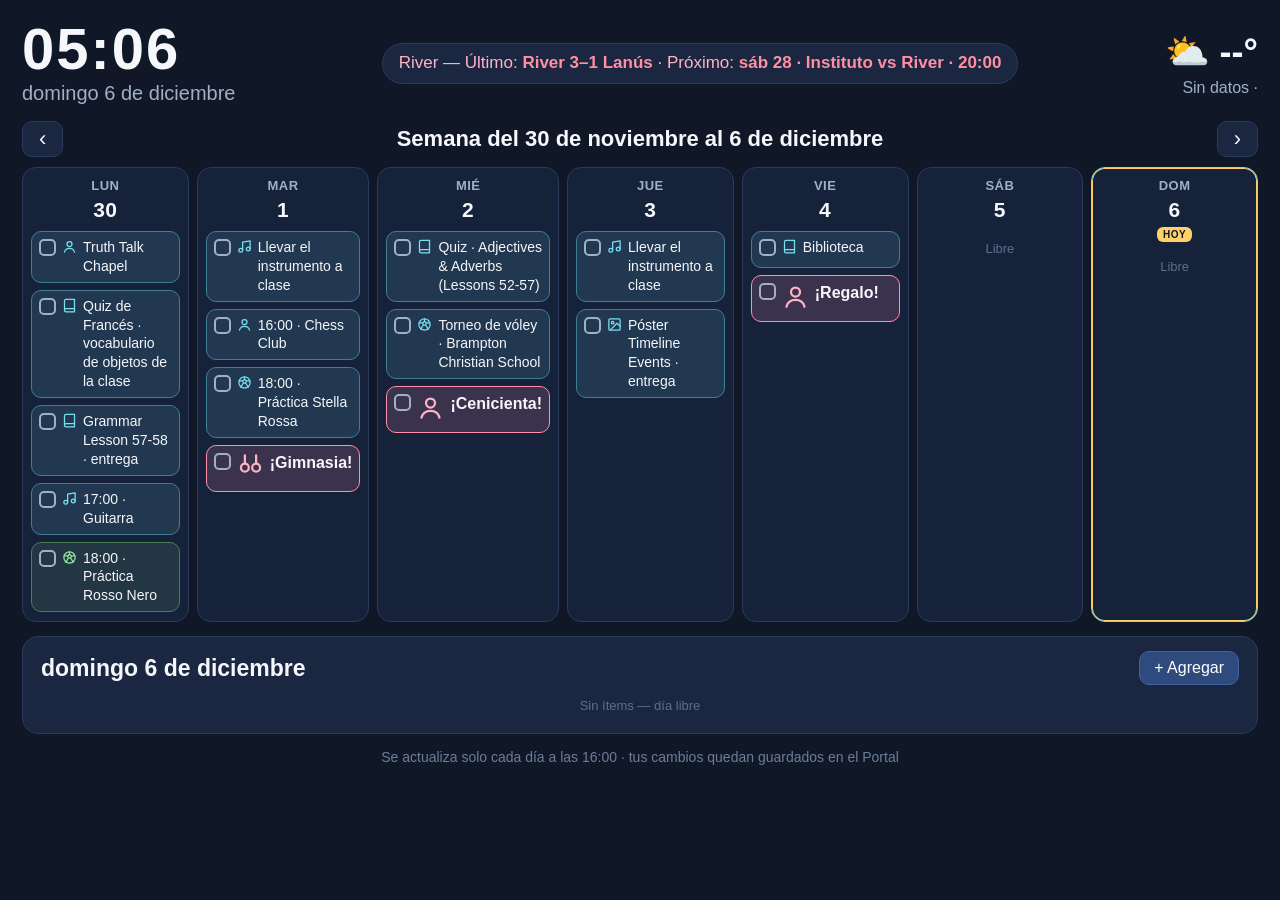
==== commit 44a32688: "Tablón: actualización 25 Nov 16:00" ====
--- a/tablon/index.html
+++ b/tablon/index.html
@@ -96,8 +96,8 @@
   <footer>Se actualiza solo cada día a las 16:00 · tus cambios quedan guardados en el Portal</footer>
 
 <script>
-var GENERATED = "2026-11-24T16:00:59";
-var DATA = {"items":[{"d":"2026-11-24","w":"luca","i":"music","t":"Llevar el instrumento a clase"},{"d":"2026-11-24","w":"luca","i":"people","t":"16:00 · Chess Club","u":"Salón de Mr. Sam"},{"d":"2026-11-24","w":"luca","i":"ball","t":"18:00 · Práctica Stella Rossa"},{"d":"2026-11-24","w":"emilia","i":"rings","s":"¡Gimnasia!","t":"18:00 · Gimnasia (Glen Abbey)"},{"d":"2026-11-24","w":"luca","i":"book","t":"Unit 1 Study Guide (días 1-4) · entrega"},{"d":"2026-11-25","w":"luca","i":"book","t":"Unit 2 Test de Matemática","u":"Enteros, MCD y MCM, exponentes, decimales"},{"d":"2026-11-25","w":"luca","i":"book","t":"Examen de Ciencias","u":"Power Generation"},{"d":"2026-11-26","w":"luca","i":"music","t":"Llevar el instrumento a clase"},{"d":"2026-11-26","w":"luca","i":"ball","t":"07:25 · Práctica de vóley"},{"d":"2026-11-27","w":"luca","i":"book","t":"Biblioteca"},{"d":"2026-11-28","w":"familia","i":"ball","t":"20:00 · Instituto vs River","u":"Cuartos, Torneo Clausura · Córdoba"},{"d":"2026-11-30","w":"luca","i":"people","t":"Truth Talk Chapel"},{"d":"2026-11-30","w":"luca","i":"book","t":"Quiz de Francés · vocabulario de objetos de la clase"},{"d":"2026-11-30","w":"luca","i":"music","t":"17:00 · Guitarra"},{"d":"2026-11-30","w":"familia","i":"ball","t":"18:00 · Práctica Rosso Nero"},{"d":"2026-12-01","w":"luca","i":"music","t":"Llevar el instrumento a clase"},{"d":"2026-12-01","w":"luca","i":"people","t":"16:00 · Chess Club","u":"Salón de Mr. Sam"},{"d":"2026-12-01","w":"luca","i":"ball","t":"18:00 · Práctica Stella Rossa"},{"d":"2026-12-01","w":"emilia","i":"rings","s":"¡Gimnasia!","t":"18:00 · Gimnasia (Glen Abbey)"},{"d":"2026-12-02","w":"luca","i":"image","t":"Póster Timeline Events · entrega"},{"d":"2026-12-02","w":"luca","i":"ball","t":"Torneo de vóley · Brampton Christian School"},{"d":"2026-12-02","w":"emilia","i":"people","s":"¡Cenicienta!","t":"19:00 · Cenicienta en Hamilton"},{"d":"2026-12-03","w":"luca","i":"music","t":"Llevar el instrumento a clase"},{"d":"2026-12-04","w":"luca","i":"book","t":"Biblioteca"},{"d":"2026-12-04","w":"emilia","i":"people","s":"¡Regalo!","t":"Toy Drive · llevar un juguete nuevo","u":"Hasta el 4-dic · de 0 a 12 años"}],"river":{"last":"River 3–1 Lanús","next":"sáb 28 · Instituto vs River · 20:00"}};
+var GENERATED = "2026-11-25T16:00:05";
+var DATA = {"items":[{"d":"2026-11-25","w":"luca","i":"book","t":"Unit 2 Test de Matemática","u":"Enteros, MCD y MCM, exponentes, decimales"},{"d":"2026-11-25","w":"luca","i":"book","t":"Examen de Ciencias","u":"Power Generation"},{"d":"2026-11-26","w":"luca","i":"music","t":"Llevar el instrumento a clase"},{"d":"2026-11-26","w":"luca","i":"ball","t":"07:25 · Práctica de vóley"},{"d":"2026-11-27","w":"luca","i":"book","t":"Biblioteca"},{"d":"2026-11-27","w":"luca","i":"book","t":"Grammar Lessons 55-56 · entrega"},{"d":"2026-11-27","w":"luca","i":"book","t":"WOW words · entrega"},{"d":"2026-11-28","w":"familia","i":"ball","t":"20:00 · Instituto vs River","u":"Cuartos, Torneo Clausura · Córdoba"},{"d":"2026-11-30","w":"luca","i":"people","t":"Truth Talk Chapel"},{"d":"2026-11-30","w":"luca","i":"book","t":"Quiz de Francés · vocabulario de objetos de la clase"},{"d":"2026-11-30","w":"luca","i":"book","t":"Grammar Lesson 57-58 · entrega"},{"d":"2026-11-30","w":"luca","i":"music","t":"17:00 · Guitarra"},{"d":"2026-11-30","w":"familia","i":"ball","t":"18:00 · Práctica Rosso Nero"},{"d":"2026-12-01","w":"luca","i":"music","t":"Llevar el instrumento a clase"},{"d":"2026-12-01","w":"luca","i":"people","t":"16:00 · Chess Club","u":"Salón de Mr. Sam"},{"d":"2026-12-01","w":"luca","i":"ball","t":"18:00 · Práctica Stella Rossa"},{"d":"2026-12-01","w":"emilia","i":"rings","s":"¡Gimnasia!","t":"18:00 · Gimnasia (Glen Abbey)"},{"d":"2026-12-02","w":"luca","i":"book","t":"Quiz · Adjectives & Adverbs (Lessons 52-57)"},{"d":"2026-12-02","w":"luca","i":"ball","t":"Torneo de vóley · Brampton Christian School"},{"d":"2026-12-02","w":"emilia","i":"people","s":"¡Cenicienta!","t":"19:00 · Cenicienta en Hamilton"},{"d":"2026-12-03","w":"luca","i":"music","t":"Llevar el instrumento a clase"},{"d":"2026-12-03","w":"luca","i":"image","t":"Póster Timeline Events · entrega"},{"d":"2026-12-04","w":"luca","i":"book","t":"Biblioteca"},{"d":"2026-12-04","w":"emilia","i":"people","s":"¡Regalo!","t":"Toy Drive · llevar un juguete nuevo","u":"Hasta el 4-dic · de 0 a 12 años"}],"river":{"last":"River 3–1 Lanús","next":"sáb 28 · Instituto vs River · 20:00"}};
 
 var ICONS = {
   leaf: '<path d="M5 19C5 9 13 4 20 4c0 7-5 15-15 15Zm0 0c3-6 7-10 11-12"/>',
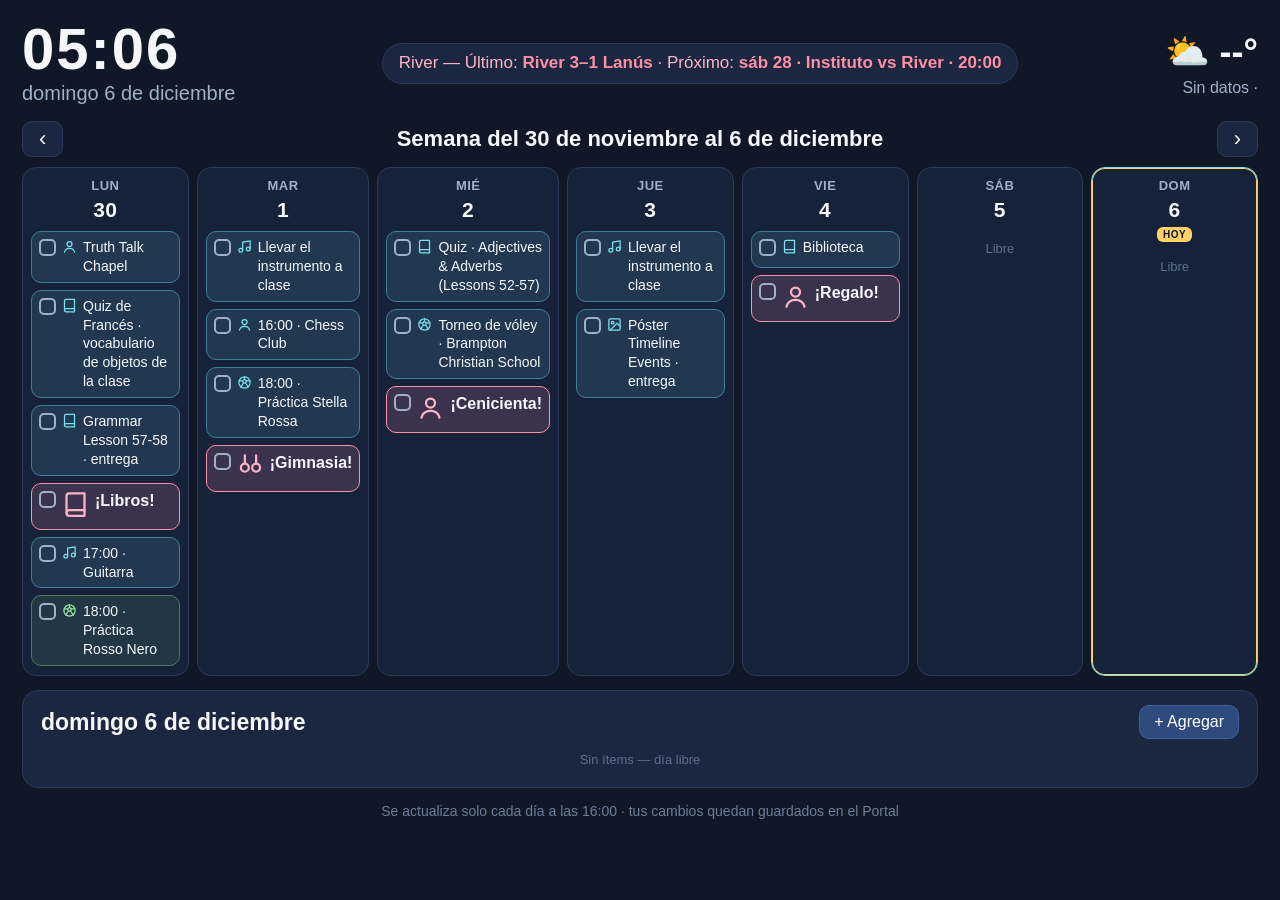
==== commit 84f7c22c: "Tablón: actualización 26 Nov 16:00" ====
--- a/tablon/index.html
+++ b/tablon/index.html
@@ -96,8 +96,8 @@
   <footer>Se actualiza solo cada día a las 16:00 · tus cambios quedan guardados en el Portal</footer>
 
 <script>
-var GENERATED = "2026-11-25T16:00:05";
-var DATA = {"items":[{"d":"2026-11-25","w":"luca","i":"book","t":"Unit 2 Test de Matemática","u":"Enteros, MCD y MCM, exponentes, decimales"},{"d":"2026-11-25","w":"luca","i":"book","t":"Examen de Ciencias","u":"Power Generation"},{"d":"2026-11-26","w":"luca","i":"music","t":"Llevar el instrumento a clase"},{"d":"2026-11-26","w":"luca","i":"ball","t":"07:25 · Práctica de vóley"},{"d":"2026-11-27","w":"luca","i":"book","t":"Biblioteca"},{"d":"2026-11-27","w":"luca","i":"book","t":"Grammar Lessons 55-56 · entrega"},{"d":"2026-11-27","w":"luca","i":"book","t":"WOW words · entrega"},{"d":"2026-11-28","w":"familia","i":"ball","t":"20:00 · Instituto vs River","u":"Cuartos, Torneo Clausura · Córdoba"},{"d":"2026-11-30","w":"luca","i":"people","t":"Truth Talk Chapel"},{"d":"2026-11-30","w":"luca","i":"book","t":"Quiz de Francés · vocabulario de objetos de la clase"},{"d":"2026-11-30","w":"luca","i":"book","t":"Grammar Lesson 57-58 · entrega"},{"d":"2026-11-30","w":"luca","i":"music","t":"17:00 · Guitarra"},{"d":"2026-11-30","w":"familia","i":"ball","t":"18:00 · Práctica Rosso Nero"},{"d":"2026-12-01","w":"luca","i":"music","t":"Llevar el instrumento a clase"},{"d":"2026-12-01","w":"luca","i":"people","t":"16:00 · Chess Club","u":"Salón de Mr. Sam"},{"d":"2026-12-01","w":"luca","i":"ball","t":"18:00 · Práctica Stella Rossa"},{"d":"2026-12-01","w":"emilia","i":"rings","s":"¡Gimnasia!","t":"18:00 · Gimnasia (Glen Abbey)"},{"d":"2026-12-02","w":"luca","i":"book","t":"Quiz · Adjectives & Adverbs (Lessons 52-57)"},{"d":"2026-12-02","w":"luca","i":"ball","t":"Torneo de vóley · Brampton Christian School"},{"d":"2026-12-02","w":"emilia","i":"people","s":"¡Cenicienta!","t":"19:00 · Cenicienta en Hamilton"},{"d":"2026-12-03","w":"luca","i":"music","t":"Llevar el instrumento a clase"},{"d":"2026-12-03","w":"luca","i":"image","t":"Póster Timeline Events · entrega"},{"d":"2026-12-04","w":"luca","i":"book","t":"Biblioteca"},{"d":"2026-12-04","w":"emilia","i":"people","s":"¡Regalo!","t":"Toy Drive · llevar un juguete nuevo","u":"Hasta el 4-dic · de 0 a 12 años"}],"river":{"last":"River 3–1 Lanús","next":"sáb 28 · Instituto vs River · 20:00"}};
+var GENERATED = "2026-11-26T16:00:19";
+var DATA = {"items": [{"d": "2026-11-26", "w": "luca", "i": "music", "t": "Llevar el instrumento a clase"}, {"d": "2026-11-26", "w": "luca", "i": "ball", "t": "07:25 · Práctica de vóley"}, {"d": "2026-11-27", "w": "luca", "i": "book", "t": "Biblioteca"}, {"d": "2026-11-27", "w": "luca", "i": "book", "t": "Grammar Lessons 55-56 · entrega"}, {"d": "2026-11-27", "w": "luca", "i": "book", "t": "WOW words · entrega"}, {"d": "2026-11-27", "w": "luca", "i": "book", "t": "Ficha de datos del planeta · entrega", "u": "Diámetro y distancia al Sol"}, {"d": "2026-11-28", "w": "familia", "i": "ball", "t": "20:00 · Instituto vs River", "u": "Cuartos, Torneo Clausura · Córdoba"}, {"d": "2026-11-30", "w": "luca", "i": "people", "t": "Truth Talk Chapel"}, {"d": "2026-11-30", "w": "luca", "i": "book", "t": "Quiz de Francés · vocabulario de objetos de la clase"}, {"d": "2026-11-30", "w": "luca", "i": "book", "t": "Grammar Lesson 57-58 · entrega"}, {"d": "2026-11-30", "w": "luca", "i": "music", "t": "17:00 · Guitarra"}, {"d": "2026-11-30", "w": "familia", "i": "ball", "t": "18:00 · Práctica Rosso Nero"}, {"d": "2026-11-30", "w": "emilia", "i": "book", "s": "¡Libros!", "t": "Read-at-Home Challenge · completar la tabla"}, {"d": "2026-12-01", "w": "luca", "i": "music", "t": "Llevar el instrumento a clase"}, {"d": "2026-12-01", "w": "luca", "i": "people", "t": "16:00 · Chess Club", "u": "Salón de Mr. Sam"}, {"d": "2026-12-01", "w": "luca", "i": "ball", "t": "18:00 · Práctica Stella Rossa"}, {"d": "2026-12-01", "w": "emilia", "i": "rings", "s": "¡Gimnasia!", "t": "18:00 · Gimnasia (Glen Abbey)"}, {"d": "2026-12-02", "w": "luca", "i": "book", "t": "Quiz · Adjectives & Adverbs (Lessons 52-57)"}, {"d": "2026-12-02", "w": "luca", "i": "ball", "t": "Torneo de vóley · Brampton Christian School"}, {"d": "2026-12-02", "w": "emilia", "i": "people", "s": "¡Cenicienta!", "t": "19:00 · Cenicienta en Hamilton"}, {"d": "2026-12-03", "w": "luca", "i": "music", "t": "Llevar el instrumento a clase"}, {"d": "2026-12-03", "w": "luca", "i": "image", "t": "Póster Timeline Events · entrega"}, {"d": "2026-12-04", "w": "luca", "i": "book", "t": "Biblioteca"}, {"d": "2026-12-04", "w": "emilia", "i": "people", "s": "¡Regalo!", "t": "Toy Drive · llevar un juguete nuevo", "u": "Hasta el 4-dic · de 0 a 12 años"}], "river": {"last": "River 3–1 Lanús", "next": "sáb 28 · Instituto vs River · 20:00"}};
 
 var ICONS = {
   leaf: '<path d="M5 19C5 9 13 4 20 4c0 7-5 15-15 15Zm0 0c3-6 7-10 11-12"/>',
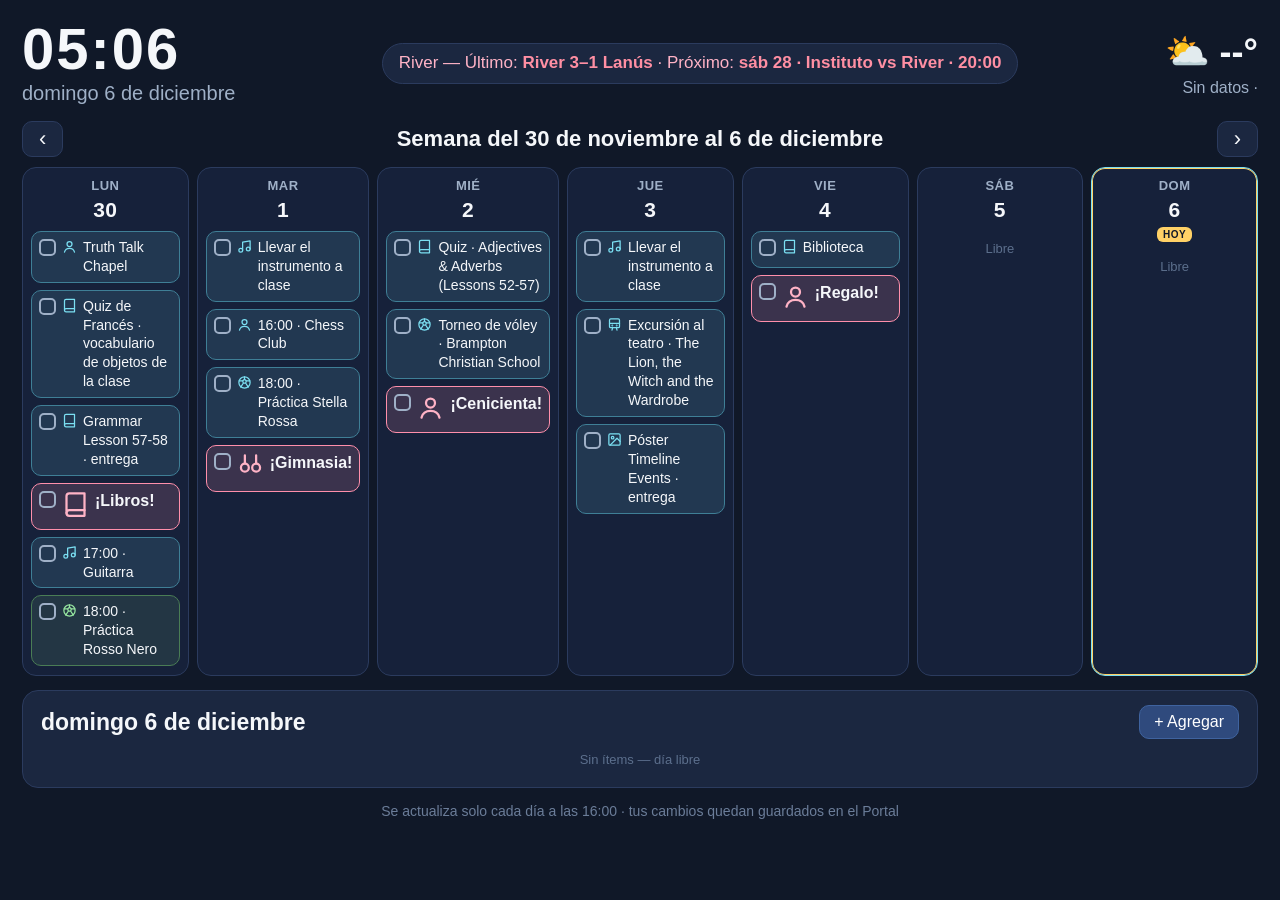
==== commit 115ed4f4: "Tablón: actualización 27 Nov 16:00" ====
--- a/tablon/index.html
+++ b/tablon/index.html
@@ -96,8 +96,8 @@
   <footer>Se actualiza solo cada día a las 16:00 · tus cambios quedan guardados en el Portal</footer>
 
 <script>
-var GENERATED = "2026-11-26T16:00:19";
-var DATA = {"items": [{"d": "2026-11-26", "w": "luca", "i": "music", "t": "Llevar el instrumento a clase"}, {"d": "2026-11-26", "w": "luca", "i": "ball", "t": "07:25 · Práctica de vóley"}, {"d": "2026-11-27", "w": "luca", "i": "book", "t": "Biblioteca"}, {"d": "2026-11-27", "w": "luca", "i": "book", "t": "Grammar Lessons 55-56 · entrega"}, {"d": "2026-11-27", "w": "luca", "i": "book", "t": "WOW words · entrega"}, {"d": "2026-11-27", "w": "luca", "i": "book", "t": "Ficha de datos del planeta · entrega", "u": "Diámetro y distancia al Sol"}, {"d": "2026-11-28", "w": "familia", "i": "ball", "t": "20:00 · Instituto vs River", "u": "Cuartos, Torneo Clausura · Córdoba"}, {"d": "2026-11-30", "w": "luca", "i": "people", "t": "Truth Talk Chapel"}, {"d": "2026-11-30", "w": "luca", "i": "book", "t": "Quiz de Francés · vocabulario de objetos de la clase"}, {"d": "2026-11-30", "w": "luca", "i": "book", "t": "Grammar Lesson 57-58 · entrega"}, {"d": "2026-11-30", "w": "luca", "i": "music", "t": "17:00 · Guitarra"}, {"d": "2026-11-30", "w": "familia", "i": "ball", "t": "18:00 · Práctica Rosso Nero"}, {"d": "2026-11-30", "w": "emilia", "i": "book", "s": "¡Libros!", "t": "Read-at-Home Challenge · completar la tabla"}, {"d": "2026-12-01", "w": "luca", "i": "music", "t": "Llevar el instrumento a clase"}, {"d": "2026-12-01", "w": "luca", "i": "people", "t": "16:00 · Chess Club", "u": "Salón de Mr. Sam"}, {"d": "2026-12-01", "w": "luca", "i": "ball", "t": "18:00 · Práctica Stella Rossa"}, {"d": "2026-12-01", "w": "emilia", "i": "rings", "s": "¡Gimnasia!", "t": "18:00 · Gimnasia (Glen Abbey)"}, {"d": "2026-12-02", "w": "luca", "i": "book", "t": "Quiz · Adjectives & Adverbs (Lessons 52-57)"}, {"d": "2026-12-02", "w": "luca", "i": "ball", "t": "Torneo de vóley · Brampton Christian School"}, {"d": "2026-12-02", "w": "emilia", "i": "people", "s": "¡Cenicienta!", "t": "19:00 · Cenicienta en Hamilton"}, {"d": "2026-12-03", "w": "luca", "i": "music", "t": "Llevar el instrumento a clase"}, {"d": "2026-12-03", "w": "luca", "i": "image", "t": "Póster Timeline Events · entrega"}, {"d": "2026-12-04", "w": "luca", "i": "book", "t": "Biblioteca"}, {"d": "2026-12-04", "w": "emilia", "i": "people", "s": "¡Regalo!", "t": "Toy Drive · llevar un juguete nuevo", "u": "Hasta el 4-dic · de 0 a 12 años"}], "river": {"last": "River 3–1 Lanús", "next": "sáb 28 · Instituto vs River · 20:00"}};
+var GENERATED = "2026-11-27T15:59:59";
+var DATA = {"items": [{"d": "2026-11-27", "w": "luca", "i": "book", "t": "Biblioteca"}, {"d": "2026-11-27", "w": "luca", "i": "book", "t": "Grammar Lessons 55-56 · entrega"}, {"d": "2026-11-27", "w": "luca", "i": "book", "t": "WOW words · entrega"}, {"d": "2026-11-27", "w": "luca", "i": "book", "t": "Ficha de datos del planeta · entrega", "u": "Diámetro y distancia al Sol"}, {"d": "2026-11-28", "w": "familia", "i": "ball", "t": "20:00 · Instituto vs River", "u": "Cuartos, Torneo Clausura · Córdoba"}, {"d": "2026-11-30", "w": "luca", "i": "people", "t": "Truth Talk Chapel"}, {"d": "2026-11-30", "w": "luca", "i": "book", "t": "Quiz de Francés · vocabulario de objetos de la clase"}, {"d": "2026-11-30", "w": "luca", "i": "book", "t": "Grammar Lesson 57-58 · entrega"}, {"d": "2026-11-30", "w": "luca", "i": "music", "t": "17:00 · Guitarra"}, {"d": "2026-11-30", "w": "familia", "i": "ball", "t": "18:00 · Práctica Rosso Nero"}, {"d": "2026-11-30", "w": "emilia", "i": "book", "s": "¡Libros!", "t": "Read-at-Home Challenge · completar la tabla"}, {"d": "2026-12-01", "w": "luca", "i": "music", "t": "Llevar el instrumento a clase"}, {"d": "2026-12-01", "w": "luca", "i": "people", "t": "16:00 · Chess Club", "u": "Salón de Mr. Sam"}, {"d": "2026-12-01", "w": "luca", "i": "ball", "t": "18:00 · Práctica Stella Rossa"}, {"d": "2026-12-01", "w": "emilia", "i": "rings", "s": "¡Gimnasia!", "t": "18:00 · Gimnasia (Glen Abbey)"}, {"d": "2026-12-02", "w": "luca", "i": "book", "t": "Quiz · Adjectives & Adverbs (Lessons 52-57)"}, {"d": "2026-12-02", "w": "luca", "i": "ball", "t": "Torneo de vóley · Brampton Christian School"}, {"d": "2026-12-02", "w": "emilia", "i": "people", "s": "¡Cenicienta!", "t": "19:00 · Cenicienta en Hamilton"}, {"d": "2026-12-03", "w": "luca", "i": "music", "t": "Llevar el instrumento a clase"}, {"d": "2026-12-03", "w": "luca", "i": "bus", "t": "Excursión al teatro · The Lion, the Witch and the Wardrobe"}, {"d": "2026-12-03", "w": "luca", "i": "image", "t": "Póster Timeline Events · entrega"}, {"d": "2026-12-04", "w": "luca", "i": "book", "t": "Biblioteca"}, {"d": "2026-12-04", "w": "emilia", "i": "people", "s": "¡Regalo!", "t": "Toy Drive · llevar un juguete nuevo", "u": "Hasta el 4-dic · de 0 a 12 años"}], "river": {"last": "River 3–1 Lanús", "next": "sáb 28 · Instituto vs River · 20:00"}};
 
 var ICONS = {
   leaf: '<path d="M5 19C5 9 13 4 20 4c0 7-5 15-15 15Zm0 0c3-6 7-10 11-12"/>',
